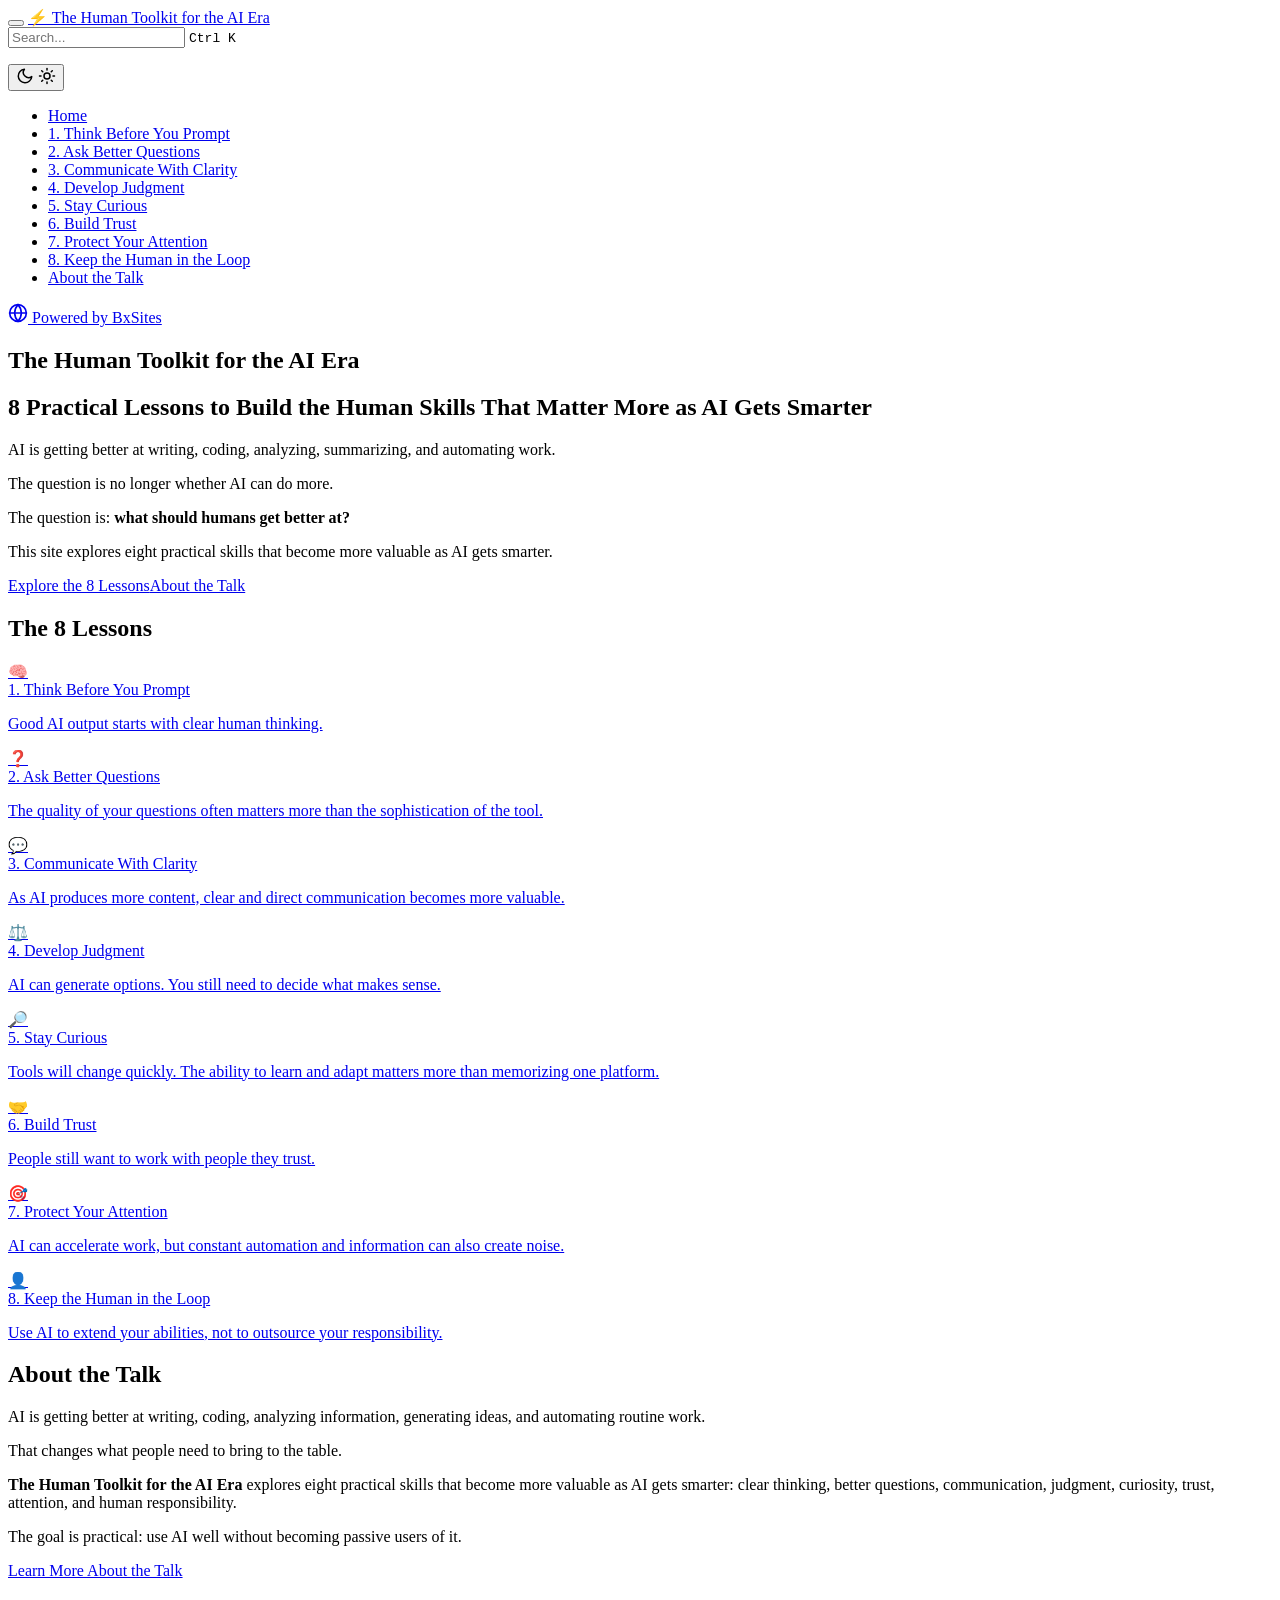
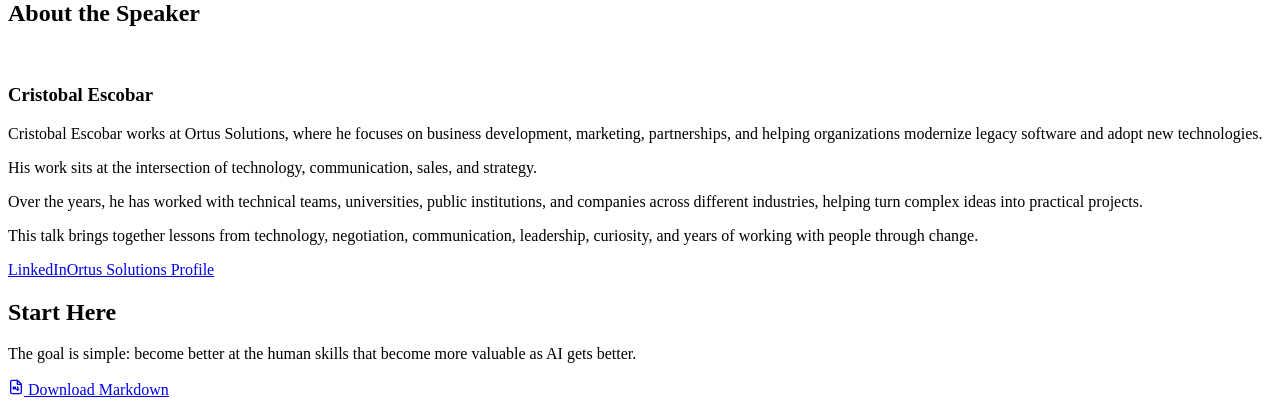
==== site/index.html @ 6a7da736 "Initial BX Sites project" ====
<!doctype html>
<html lang="en" dir="ltr">
<head>
	<meta charset="utf-8">
	<meta name="viewport" content="width=device-width, initial-scale=1">
	<title>Home - The Human Toolkit for the AI Era</title>
	<meta property="og:type" content="website">
	<meta property="og:site_name" content="The Human Toolkit for the AI Era">
	<meta property="og:title" content="Home">

	
	

	
	

	
	
		<meta name="description" content="The Human Toolkit for the AI Era 8 Practical Lessons to Build the Human Skills That Matter More as AI Gets Smarter AI is getting better at writing, coding,&hellip;">
		<meta property="og:description" content="The Human Toolkit for the AI Era 8 Practical Lessons to Build the Human Skills That Matter More as AI Gets Smarter AI is getting better at writing, coding,&hellip;">
	

	
	

	
	

	
	<script>
		( function () {
			var configuredMode = "auto";
			var stored = localStorage.getItem( "bxsites-theme" );
			var prefersDark = window.matchMedia( "(prefers-color-scheme: dark)" ).matches;
			var wantsDark = stored ? stored === "dark" : ( configuredMode === "dark" || ( configuredMode === "auto" && prefersDark ) );
			if ( wantsDark ) {
				document.documentElement.setAttribute( "data-theme", "dark" );
			}
		} )();
	</script>

	
	<link rel="stylesheet" href="/assets/vendor/bootstrap/bootstrap.min.css">
	<link rel="stylesheet" href="/assets/vendor/highlight/github.min.css">
	<link rel="stylesheet" href="/assets/theme/style.c89bedfe.css">

	
	

	
	

	
	

	
	

	
	

	
	
		<script>window.__BXSITES_BASE_PATH__ = "/";</script>
		<script>window.__BXSITES_SEARCH_NO_RESULTS__ = "No\x20results\x20found.";</script>
		<script src="/assets/vendor/minisearch/minisearch.js"></script>
		<script src="/assets/search.js" defer></script>
	

	
	

	
	

	<script src="/assets/vendor/alpine/cdn.min.js" defer></script>
</head>


<body
	x-data="{ dark: document.documentElement.getAttribute( 'data-theme' ) === 'dark', navOpen: window.matchMedia( '(min-width: 992px)' ).matches ? ( localStorage.getItem( 'bxsites-nav-open' ) !== null ? localStorage.getItem( 'bxsites-nav-open' ) === 'true' : true ) : false }"
	x-init="$watch( 'dark', v => { document.documentElement.setAttribute( 'data-theme', v ? 'dark' : 'light' ); localStorage.setItem( 'bxsites-theme', v ? 'dark' : 'light' ) } ); $watch( 'navOpen', v => { if ( window.matchMedia( '(min-width: 992px)' ).matches ) localStorage.setItem( 'bxsites-nav-open', v ) } )">
	
	<nav class="navbar navbar-expand-lg brand-navbar">
		<div class="container-fluid navbar-row">
			
			<button
				class="navbar-toggler"
				type="button"
				@click="navOpen = !navOpen"
				:aria-expanded="navOpen.toString()"
				aria-controls="bxsites-sidebar"
				aria-label="Toggle navigation">
				<span class="navbar-toggler-icon"></span>
			</button>

			
			<a class="navbar-brand brand-mark" href="/">⚡ The Human Toolkit for the AI Era</a>

			
			<div class="navbar-controls">
				
				
					

	<div class="bxsites-search position-relative">
		<input
			type="search"
			id="bxsites-search-input"
			class="form-control"
			placeholder="Search..."
			aria-label="Search">
		<kbd class="bxsites-search-kbd" aria-hidden="true">Ctrl K</kbd>
		<ul id="bxsites-search-results" class="bxsites-search-results list-unstyled"></ul>
	</div>



				

				
				

				
				

				
				

				
				<button
					type="button"
					class="theme-toggle"
					@click="dark = !dark"
					aria-label="Toggle dark mode">
					<span x-show="!dark"><svg viewBox="0 0 24 24" width="18" height="18" fill="none" stroke="currentColor" stroke-width="2" stroke-linecap="round" stroke-linejoin="round" aria-hidden="true"><path d="M21 12.79A9 9 0 1 1 11.21 3 7 7 0 0 0 21 12.79Z"/></svg></span>
					<span x-show="dark" x-cloak><svg viewBox="0 0 24 24" width="18" height="18" fill="none" stroke="currentColor" stroke-width="2" stroke-linecap="round" stroke-linejoin="round" aria-hidden="true"><circle cx="12" cy="12" r="4"/><path d="M12 2v2"/><path d="M12 20v2"/><path d="m4.93 4.93 1.41 1.41"/><path d="m17.66 17.66 1.41 1.41"/><path d="M2 12h2"/><path d="M20 12h2"/><path d="m6.34 17.66-1.41 1.41"/><path d="m19.07 4.93-1.41 1.41"/></svg></span>
				</button>
			</div>
			
		</div>
		
	</nav>

	
	<div class="container-fluid">
		
		<div class="row" :class="{ 'bxsites-nav-collapsed' : !navOpen }">
			
			<aside class="col-lg-3 col-xl-2 sidebar" id="bxsites-sidebar" x-show="navOpen" x-cloak>
				<ul class="nav flex-column"><li class="nav-item"><a class="nav-link active" href="/index.html">Home</a></li><li class="nav-item"><a class="nav-link" href="/lesson-1-think-before-you-prompt/index.html">1. Think Before You Prompt</a></li><li class="nav-item"><a class="nav-link" href="/lesson-2-ask-better-questions/index.html">2. Ask Better Questions</a></li><li class="nav-item"><a class="nav-link" href="/lesson-3-communicate-with-clarity/index.html">3. Communicate With Clarity</a></li><li class="nav-item"><a class="nav-link" href="/lesson-4-develop-judgment/index.html">4. Develop Judgment</a></li><li class="nav-item"><a class="nav-link" href="/lesson-5-stay-curious/index.html">5. Stay Curious</a></li><li class="nav-item"><a class="nav-link" href="/lesson-6-build-trust/index.html">6. Build Trust</a></li><li class="nav-item"><a class="nav-link" href="/lesson-7-protect-your-attention/index.html">7. Protect Your Attention</a></li><li class="nav-item"><a class="nav-link" href="/lesson-8-keep-the-human-in-the-loop/index.html">8. Keep the Human in the Loop</a></li><li class="nav-item"><a class="nav-link" href="/about/index.html">About the Talk</a></li></ul>
				<a class="bxsites-powered-by" href="https://bxsites.io" target="_blank" rel="noopener noreferrer">
					<svg viewBox="0 0 24 24" width="20" height="20" fill="none" stroke="currentColor" stroke-width="2" stroke-linecap="round" stroke-linejoin="round" aria-hidden="true"><circle cx="12" cy="12" r="10"/><path d="M12 2a15.3 15.3 0 0 1 4 10 15.3 15.3 0 0 1-4 10 15.3 15.3 0 0 1-4-10 15.3 15.3 0 0 1 4-10z"/><path d="M2 12h20"/></svg> <span>Powered by BxSites</span>
				</a>
			</aside>

			
			<main class="col-lg-9 col-xl-10 content">
					

	
	<article class="page-content">
		
		
		
		
		
		
		
		<h1 class="page-title" id="page-title">
			<a href="#page-title" id="page-title" class="anchor"></a>
			
	
		</h1>
		
		
		
		
		
		
		
		
		
		

		
		<h1 id="the-human-toolkit-for-the-ai-era"><a href="#the-human-toolkit-for-the-ai-era" id="the-human-toolkit-for-the-ai-era" name="the-human-toolkit-for-the-ai-era" class="anchor"></a>The Human Toolkit for the AI Era</h1>
<h2 id="8-practical-lessons-to-build-the-human-skills-that-matter-more-as-ai-gets-smarter"><a href="#8-practical-lessons-to-build-the-human-skills-that-matter-more-as-ai-gets-smarter" id="8-practical-lessons-to-build-the-human-skills-that-matter-more-as-ai-gets-smarter" name="8-practical-lessons-to-build-the-human-skills-that-matter-more-as-ai-gets-smarter" class="anchor"></a>8 Practical Lessons to Build the Human Skills That Matter More as AI Gets Smarter</h2>
<p>AI is getting better at writing, coding, analyzing, summarizing, and automating work.</p>
<p>The question is no longer whether AI can do more.</p>
<p>The question is: <strong>what should humans get better at?</strong></p>
<p>This site explores eight practical skills that become more valuable as AI gets smarter.</p>
<div class="bxsites-buttons"><a class="bxsites-button bxsites-button--primary bxsites-button--large" href="#the-8-lessons"><span class="bxsites-button__label">Explore the 8 Lessons</span></a><a class="bxsites-button bxsites-button--secondary bxsites-button--large" href="/about/index.html"><span class="bxsites-button__label">About the Talk</span></a></div>
<h2 id="the-8-lessons"><a href="#the-8-lessons" id="the-8-lessons" name="the-8-lessons" class="anchor"></a>The 8 Lessons</h2>
<div class="bxsites-cards"><a class="bxsites-card" href="/lesson-1-think-before-you-prompt/index.html"><div class="bxsites-card__icon">🧠</div><div class="bxsites-card__title">1. Think Before You Prompt</div><div class="bxsites-card__body"><p>Good AI output starts with clear human thinking.</p>
</div></a><a class="bxsites-card" href="/lesson-2-ask-better-questions/index.html"><div class="bxsites-card__icon">❓</div><div class="bxsites-card__title">2. Ask Better Questions</div><div class="bxsites-card__body"><p>The quality of your questions often matters more than the sophistication of the tool.</p>
</div></a><a class="bxsites-card" href="/lesson-3-communicate-with-clarity/index.html"><div class="bxsites-card__icon">💬</div><div class="bxsites-card__title">3. Communicate With Clarity</div><div class="bxsites-card__body"><p>As AI produces more content, clear and direct communication becomes more valuable.</p>
</div></a><a class="bxsites-card" href="/lesson-4-develop-judgment/index.html"><div class="bxsites-card__icon">⚖️</div><div class="bxsites-card__title">4. Develop Judgment</div><div class="bxsites-card__body"><p>AI can generate options. You still need to decide what makes sense.</p>
</div></a><a class="bxsites-card" href="/lesson-5-stay-curious/index.html"><div class="bxsites-card__icon">🔎</div><div class="bxsites-card__title">5. Stay Curious</div><div class="bxsites-card__body"><p>Tools will change quickly. The ability to learn and adapt matters more than memorizing one platform.</p>
</div></a><a class="bxsites-card" href="/lesson-6-build-trust/index.html"><div class="bxsites-card__icon">🤝</div><div class="bxsites-card__title">6. Build Trust</div><div class="bxsites-card__body"><p>People still want to work with people they trust.</p>
</div></a><a class="bxsites-card" href="/lesson-7-protect-your-attention/index.html"><div class="bxsites-card__icon">🎯</div><div class="bxsites-card__title">7. Protect Your Attention</div><div class="bxsites-card__body"><p>AI can accelerate work, but constant automation and information can also create noise.</p>
</div></a><a class="bxsites-card" href="/lesson-8-keep-the-human-in-the-loop/index.html"><div class="bxsites-card__icon">👤</div><div class="bxsites-card__title">8. Keep the Human in the Loop</div><div class="bxsites-card__body"><p>Use AI to extend your abilities, not to outsource your responsibility.</p>
</div></a></div>
<h2 id="about-the-talk"><a href="#about-the-talk" id="about-the-talk" name="about-the-talk" class="anchor"></a>About the Talk</h2>
<p>AI is getting better at writing, coding, analyzing information, generating ideas, and automating routine work.</p>
<p>That changes what people need to bring to the table.</p>
<p><strong>The Human Toolkit for the AI Era</strong> explores eight practical skills that become more valuable as AI gets smarter: clear thinking, better questions, communication, judgment, curiosity, trust, attention, and human responsibility.</p>
<p>The goal is practical: use AI well without becoming passive users of it.</p>
<div class="bxsites-buttons"><a class="bxsites-button bxsites-button--primary bxsites-button--large" href="/about/index.html"><span class="bxsites-button__label">Learn More About the Talk</span></a></div>
<h2 id="about-the-speaker"><a href="#about-the-speaker" id="about-the-speaker" name="about-the-speaker" class="anchor"></a>About the Speaker</h2>
<div class="bxsites-columns"><div class="bxsites-column"><p><picture><source type="image/webp" srcset="/assets/cristobal-escobar-400w.a149640b.webp 400w, /assets/cristobal-escobar-800w.a149640b.webp 800w, /assets/cristobal-escobar-1024w.a149640b.webp 1024w" sizes="(min-width: 800px) 800px, 100vw"><img src="/assets/cristobal-escobar.jpg" srcset="/assets/cristobal-escobar-400w.a149640b.jpg 400w, /assets/cristobal-escobar-800w.a149640b.jpg 800w" sizes="(min-width: 800px) 800px, 100vw"  alt="Cristobal Escobar" /></picture></p>
</div><div class="bxsites-column"><h3 id="cristobal-escobar"><a href="#cristobal-escobar" id="cristobal-escobar" name="cristobal-escobar" class="anchor"></a>Cristobal Escobar</h3>
<p>Cristobal Escobar works at Ortus Solutions, where he focuses on business development, marketing, partnerships, and helping organizations modernize legacy software and adopt new technologies.</p>
<p>His work sits at the intersection of technology, communication, sales, and strategy.</p>
<p>Over the years, he has worked with technical teams, universities, public institutions, and companies across different industries, helping turn complex ideas into practical projects.</p>
<p>This talk brings together lessons from technology, negotiation, communication, leadership, curiosity, and years of working with people through change.</p>
<div class="bxsites-buttons"><a class="bxsites-button bxsites-button--primary bxsites-button--large" href="https://www.linkedin.com/in/cristobalescobarh/"><span class="bxsites-button__label">LinkedIn</span></a><a class="bxsites-button bxsites-button--secondary bxsites-button--large" href="https://www.ortussolutions.com/about-us/cristobal-escobar"><span class="bxsites-button__label">Ortus Solutions Profile</span></a></div>
</div></div>
<h2 id="start-here"><a href="#start-here" id="start-here" name="start-here" class="anchor"></a>Start Here</h2>
<p>The goal is simple: become better at the human skills that become more valuable as AI gets better.</p>

	

	
	
		<div class="page-meta"><a href="/index.md" download><svg viewBox="0 0 24 24" width="16" height="16" fill="none" stroke="currentColor" stroke-width="2" stroke-linecap="round" stroke-linejoin="round" aria-hidden="true"><path d="M14 2H6a2 2 0 0 0-2 2v16a2 2 0 0 0 2 2h12a2 2 0 0 0 2-2V8Z"/><path d="M14 2v6h6"/><path d="M8 15v-3l1.5 2 1.5-2v3"/><path d="M14.5 12v4M13 15.5l1.5 1.5 1.5-1.5"/></svg> Download Markdown</a></div>
	
</article>








			</main>

			
			
		</div>
		
	</div>
	

	
	

	
	<script src="/assets/vendor/bootstrap/bootstrap.bundle.min.js"></script>
	<script src="/assets/vendor/highlight/highlight.min.js"></script>
	<script src="/assets/highlight-boxlang.js"></script>
	<script>hljs.highlightAll();</script>
	<script src="/assets/code-lines.js"></script>
	<script src="/assets/copy-code.js" defer></script>
	<script src="/assets/admonition-collapse.js" defer></script>
	<script src="/assets/nav-toggle.js" defer></script>
	<script src="/assets/toc-collapse.js" defer></script>
	<script src="/assets/tabs.js" defer></script>
	<script src="/assets/conditional-content-init.js" defer></script>
	<script src="/assets/course-progress.js" defer></script>
	<script src="/assets/prompt-init.js" defer></script>
	<script src="/assets/contact-form-init.js" defer></script>

	
	

	
	

	
	

	
	

	
	

	
	

	
	

	
	

	
	
<script src="/__bxsites-live-reload.js"></script></body>
</html>
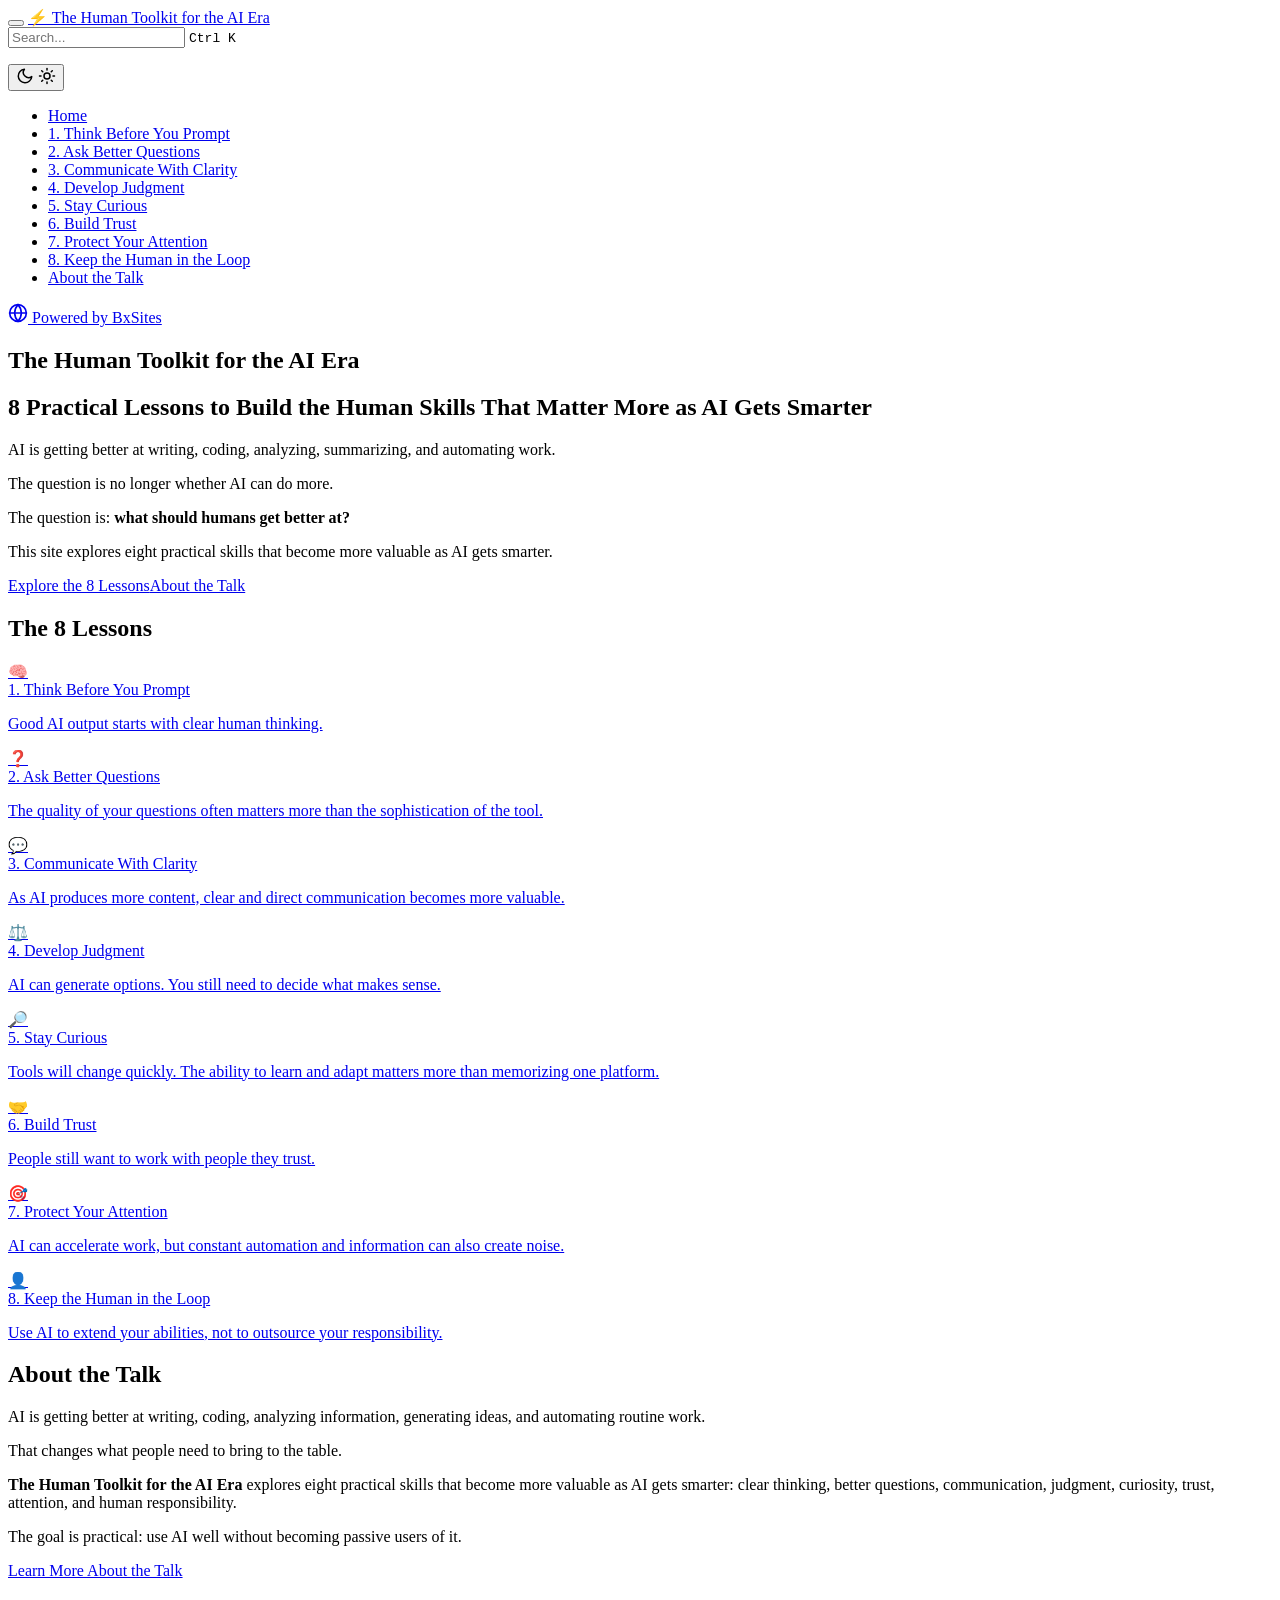
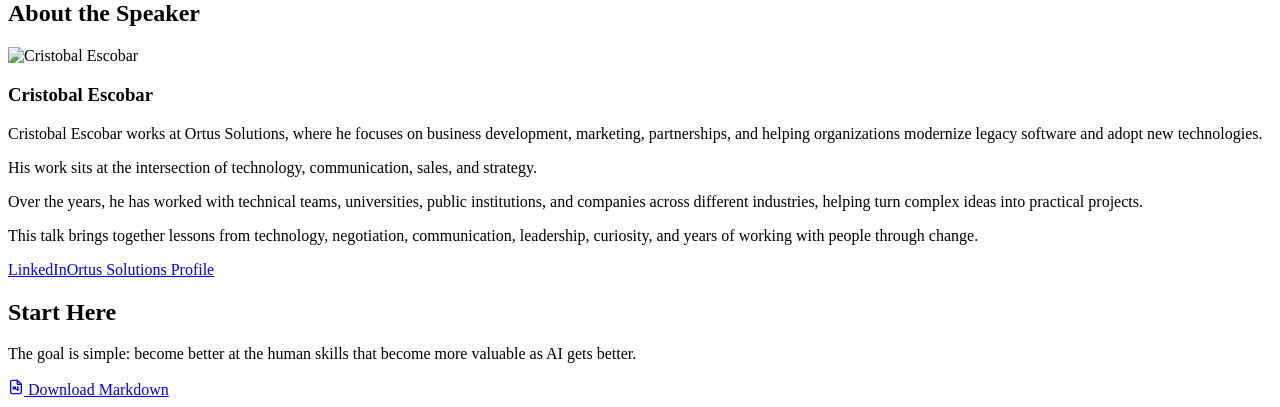
==== commit 9d11e047: "Fix GitHub Pages base URL" ====
--- a/site/index.html
+++ b/site/index.html
@@ -20,6 +20,8 @@
 	
 
 	
+	
+		<link rel="canonical" href="https&#x3a;&#x2f;&#x2f;cescobar3202.github.io&#x2f;human-toolkit-ai-era&#x2f;index.html">
 	
 
 	
@@ -48,40 +50,40 @@
 	</script>
 
 	
-	<link rel="stylesheet" href="/assets/vendor/bootstrap/bootstrap.min.css">
-	<link rel="stylesheet" href="/assets/vendor/highlight/github.min.css">
-	<link rel="stylesheet" href="/assets/theme/style.c89bedfe.css">
-
-	
-	
-
-	
-	
-
-	
-	
-
-	
-	
-
-	
-	
-
-	
-	
-		<script>window.__BXSITES_BASE_PATH__ = "/";</script>
+	<link rel="stylesheet" href="/human-toolkit-ai-era/assets/vendor/bootstrap/bootstrap.min.css">
+	<link rel="stylesheet" href="/human-toolkit-ai-era/assets/vendor/highlight/github.min.css">
+	<link rel="stylesheet" href="/human-toolkit-ai-era/assets/theme/style.c89bedfe.css">
+
+	
+	
+
+	
+	
+
+	
+	
+
+	
+	
+
+	
+	
+
+	
+	
+		<script>window.__BXSITES_BASE_PATH__ = "/human-toolkit-ai-era/";</script>
 		<script>window.__BXSITES_SEARCH_NO_RESULTS__ = "No\x20results\x20found.";</script>
-		<script src="/assets/vendor/minisearch/minisearch.js"></script>
-		<script src="/assets/search.js" defer></script>
-	
-
-	
-	
-
-	
-	
-
-	<script src="/assets/vendor/alpine/cdn.min.js" defer></script>
+		<script src="/human-toolkit-ai-era/assets/vendor/minisearch/minisearch.js"></script>
+		<script src="/human-toolkit-ai-era/assets/search.js" defer></script>
+	
+
+	
+	
+
+	
+	
+
+	<script src="/human-toolkit-ai-era/assets/vendor/alpine/cdn.min.js" defer></script>
 </head>
 
 
@@ -103,7 +105,7 @@
 			</button>
 
 			
-			<a class="navbar-brand brand-mark" href="/">⚡ The Human Toolkit for the AI Era</a>
+			<a class="navbar-brand brand-mark" href="/human-toolkit-ai-era/">⚡ The Human Toolkit for the AI Era</a>
 
 			
 			<div class="navbar-controls">
@@ -156,7 +158,7 @@
 		<div class="row" :class="{ 'bxsites-nav-collapsed' : !navOpen }">
 			
 			<aside class="col-lg-3 col-xl-2 sidebar" id="bxsites-sidebar" x-show="navOpen" x-cloak>
-				<ul class="nav flex-column"><li class="nav-item"><a class="nav-link active" href="/index.html">Home</a></li><li class="nav-item"><a class="nav-link" href="/lesson-1-think-before-you-prompt/index.html">1. Think Before You Prompt</a></li><li class="nav-item"><a class="nav-link" href="/lesson-2-ask-better-questions/index.html">2. Ask Better Questions</a></li><li class="nav-item"><a class="nav-link" href="/lesson-3-communicate-with-clarity/index.html">3. Communicate With Clarity</a></li><li class="nav-item"><a class="nav-link" href="/lesson-4-develop-judgment/index.html">4. Develop Judgment</a></li><li class="nav-item"><a class="nav-link" href="/lesson-5-stay-curious/index.html">5. Stay Curious</a></li><li class="nav-item"><a class="nav-link" href="/lesson-6-build-trust/index.html">6. Build Trust</a></li><li class="nav-item"><a class="nav-link" href="/lesson-7-protect-your-attention/index.html">7. Protect Your Attention</a></li><li class="nav-item"><a class="nav-link" href="/lesson-8-keep-the-human-in-the-loop/index.html">8. Keep the Human in the Loop</a></li><li class="nav-item"><a class="nav-link" href="/about/index.html">About the Talk</a></li></ul>
+				<ul class="nav flex-column"><li class="nav-item"><a class="nav-link active" href="/human-toolkit-ai-era/index.html">Home</a></li><li class="nav-item"><a class="nav-link" href="/human-toolkit-ai-era/lesson-1-think-before-you-prompt/index.html">1. Think Before You Prompt</a></li><li class="nav-item"><a class="nav-link" href="/human-toolkit-ai-era/lesson-2-ask-better-questions/index.html">2. Ask Better Questions</a></li><li class="nav-item"><a class="nav-link" href="/human-toolkit-ai-era/lesson-3-communicate-with-clarity/index.html">3. Communicate With Clarity</a></li><li class="nav-item"><a class="nav-link" href="/human-toolkit-ai-era/lesson-4-develop-judgment/index.html">4. Develop Judgment</a></li><li class="nav-item"><a class="nav-link" href="/human-toolkit-ai-era/lesson-5-stay-curious/index.html">5. Stay Curious</a></li><li class="nav-item"><a class="nav-link" href="/human-toolkit-ai-era/lesson-6-build-trust/index.html">6. Build Trust</a></li><li class="nav-item"><a class="nav-link" href="/human-toolkit-ai-era/lesson-7-protect-your-attention/index.html">7. Protect Your Attention</a></li><li class="nav-item"><a class="nav-link" href="/human-toolkit-ai-era/lesson-8-keep-the-human-in-the-loop/index.html">8. Keep the Human in the Loop</a></li><li class="nav-item"><a class="nav-link" href="/human-toolkit-ai-era/about/index.html">About the Talk</a></li></ul>
 				<a class="bxsites-powered-by" href="https://bxsites.io" target="_blank" rel="noopener noreferrer">
 					<svg viewBox="0 0 24 24" width="20" height="20" fill="none" stroke="currentColor" stroke-width="2" stroke-linecap="round" stroke-linejoin="round" aria-hidden="true"><circle cx="12" cy="12" r="10"/><path d="M12 2a15.3 15.3 0 0 1 4 10 15.3 15.3 0 0 1-4 10 15.3 15.3 0 0 1-4-10 15.3 15.3 0 0 1 4-10z"/><path d="M2 12h20"/></svg> <span>Powered by BxSites</span>
 				</a>
@@ -198,25 +200,25 @@
 <p>The question is no longer whether AI can do more.</p>
 <p>The question is: <strong>what should humans get better at?</strong></p>
 <p>This site explores eight practical skills that become more valuable as AI gets smarter.</p>
-<div class="bxsites-buttons"><a class="bxsites-button bxsites-button--primary bxsites-button--large" href="#the-8-lessons"><span class="bxsites-button__label">Explore the 8 Lessons</span></a><a class="bxsites-button bxsites-button--secondary bxsites-button--large" href="/about/index.html"><span class="bxsites-button__label">About the Talk</span></a></div>
+<div class="bxsites-buttons"><a class="bxsites-button bxsites-button--primary bxsites-button--large" href="#the-8-lessons"><span class="bxsites-button__label">Explore the 8 Lessons</span></a><a class="bxsites-button bxsites-button--secondary bxsites-button--large" href="/human-toolkit-ai-era/about/index.html"><span class="bxsites-button__label">About the Talk</span></a></div>
 <h2 id="the-8-lessons"><a href="#the-8-lessons" id="the-8-lessons" name="the-8-lessons" class="anchor"></a>The 8 Lessons</h2>
-<div class="bxsites-cards"><a class="bxsites-card" href="/lesson-1-think-before-you-prompt/index.html"><div class="bxsites-card__icon">🧠</div><div class="bxsites-card__title">1. Think Before You Prompt</div><div class="bxsites-card__body"><p>Good AI output starts with clear human thinking.</p>
-</div></a><a class="bxsites-card" href="/lesson-2-ask-better-questions/index.html"><div class="bxsites-card__icon">❓</div><div class="bxsites-card__title">2. Ask Better Questions</div><div class="bxsites-card__body"><p>The quality of your questions often matters more than the sophistication of the tool.</p>
-</div></a><a class="bxsites-card" href="/lesson-3-communicate-with-clarity/index.html"><div class="bxsites-card__icon">💬</div><div class="bxsites-card__title">3. Communicate With Clarity</div><div class="bxsites-card__body"><p>As AI produces more content, clear and direct communication becomes more valuable.</p>
-</div></a><a class="bxsites-card" href="/lesson-4-develop-judgment/index.html"><div class="bxsites-card__icon">⚖️</div><div class="bxsites-card__title">4. Develop Judgment</div><div class="bxsites-card__body"><p>AI can generate options. You still need to decide what makes sense.</p>
-</div></a><a class="bxsites-card" href="/lesson-5-stay-curious/index.html"><div class="bxsites-card__icon">🔎</div><div class="bxsites-card__title">5. Stay Curious</div><div class="bxsites-card__body"><p>Tools will change quickly. The ability to learn and adapt matters more than memorizing one platform.</p>
-</div></a><a class="bxsites-card" href="/lesson-6-build-trust/index.html"><div class="bxsites-card__icon">🤝</div><div class="bxsites-card__title">6. Build Trust</div><div class="bxsites-card__body"><p>People still want to work with people they trust.</p>
-</div></a><a class="bxsites-card" href="/lesson-7-protect-your-attention/index.html"><div class="bxsites-card__icon">🎯</div><div class="bxsites-card__title">7. Protect Your Attention</div><div class="bxsites-card__body"><p>AI can accelerate work, but constant automation and information can also create noise.</p>
-</div></a><a class="bxsites-card" href="/lesson-8-keep-the-human-in-the-loop/index.html"><div class="bxsites-card__icon">👤</div><div class="bxsites-card__title">8. Keep the Human in the Loop</div><div class="bxsites-card__body"><p>Use AI to extend your abilities, not to outsource your responsibility.</p>
+<div class="bxsites-cards"><a class="bxsites-card" href="/human-toolkit-ai-era/lesson-1-think-before-you-prompt/index.html"><div class="bxsites-card__icon">🧠</div><div class="bxsites-card__title">1. Think Before You Prompt</div><div class="bxsites-card__body"><p>Good AI output starts with clear human thinking.</p>
+</div></a><a class="bxsites-card" href="/human-toolkit-ai-era/lesson-2-ask-better-questions/index.html"><div class="bxsites-card__icon">❓</div><div class="bxsites-card__title">2. Ask Better Questions</div><div class="bxsites-card__body"><p>The quality of your questions often matters more than the sophistication of the tool.</p>
+</div></a><a class="bxsites-card" href="/human-toolkit-ai-era/lesson-3-communicate-with-clarity/index.html"><div class="bxsites-card__icon">💬</div><div class="bxsites-card__title">3. Communicate With Clarity</div><div class="bxsites-card__body"><p>As AI produces more content, clear and direct communication becomes more valuable.</p>
+</div></a><a class="bxsites-card" href="/human-toolkit-ai-era/lesson-4-develop-judgment/index.html"><div class="bxsites-card__icon">⚖️</div><div class="bxsites-card__title">4. Develop Judgment</div><div class="bxsites-card__body"><p>AI can generate options. You still need to decide what makes sense.</p>
+</div></a><a class="bxsites-card" href="/human-toolkit-ai-era/lesson-5-stay-curious/index.html"><div class="bxsites-card__icon">🔎</div><div class="bxsites-card__title">5. Stay Curious</div><div class="bxsites-card__body"><p>Tools will change quickly. The ability to learn and adapt matters more than memorizing one platform.</p>
+</div></a><a class="bxsites-card" href="/human-toolkit-ai-era/lesson-6-build-trust/index.html"><div class="bxsites-card__icon">🤝</div><div class="bxsites-card__title">6. Build Trust</div><div class="bxsites-card__body"><p>People still want to work with people they trust.</p>
+</div></a><a class="bxsites-card" href="/human-toolkit-ai-era/lesson-7-protect-your-attention/index.html"><div class="bxsites-card__icon">🎯</div><div class="bxsites-card__title">7. Protect Your Attention</div><div class="bxsites-card__body"><p>AI can accelerate work, but constant automation and information can also create noise.</p>
+</div></a><a class="bxsites-card" href="/human-toolkit-ai-era/lesson-8-keep-the-human-in-the-loop/index.html"><div class="bxsites-card__icon">👤</div><div class="bxsites-card__title">8. Keep the Human in the Loop</div><div class="bxsites-card__body"><p>Use AI to extend your abilities, not to outsource your responsibility.</p>
 </div></a></div>
 <h2 id="about-the-talk"><a href="#about-the-talk" id="about-the-talk" name="about-the-talk" class="anchor"></a>About the Talk</h2>
 <p>AI is getting better at writing, coding, analyzing information, generating ideas, and automating routine work.</p>
 <p>That changes what people need to bring to the table.</p>
 <p><strong>The Human Toolkit for the AI Era</strong> explores eight practical skills that become more valuable as AI gets smarter: clear thinking, better questions, communication, judgment, curiosity, trust, attention, and human responsibility.</p>
 <p>The goal is practical: use AI well without becoming passive users of it.</p>
-<div class="bxsites-buttons"><a class="bxsites-button bxsites-button--primary bxsites-button--large" href="/about/index.html"><span class="bxsites-button__label">Learn More About the Talk</span></a></div>
+<div class="bxsites-buttons"><a class="bxsites-button bxsites-button--primary bxsites-button--large" href="/human-toolkit-ai-era/about/index.html"><span class="bxsites-button__label">Learn More About the Talk</span></a></div>
 <h2 id="about-the-speaker"><a href="#about-the-speaker" id="about-the-speaker" name="about-the-speaker" class="anchor"></a>About the Speaker</h2>
-<div class="bxsites-columns"><div class="bxsites-column"><p><picture><source type="image/webp" srcset="/assets/cristobal-escobar-400w.a149640b.webp 400w, /assets/cristobal-escobar-800w.a149640b.webp 800w, /assets/cristobal-escobar-1024w.a149640b.webp 1024w" sizes="(min-width: 800px) 800px, 100vw"><img src="/assets/cristobal-escobar.jpg" srcset="/assets/cristobal-escobar-400w.a149640b.jpg 400w, /assets/cristobal-escobar-800w.a149640b.jpg 800w" sizes="(min-width: 800px) 800px, 100vw"  alt="Cristobal Escobar" /></picture></p>
+<div class="bxsites-columns"><div class="bxsites-column"><p><picture><source type="image/webp" srcset="/human-toolkit-ai-era/assets/cristobal-escobar-400w.a149640b.webp 400w, /human-toolkit-ai-era/assets/cristobal-escobar-800w.a149640b.webp 800w, /human-toolkit-ai-era/assets/cristobal-escobar-1024w.a149640b.webp 1024w" sizes="(min-width: 800px) 800px, 100vw"><img src="/human-toolkit-ai-era/assets/cristobal-escobar.jpg" srcset="/human-toolkit-ai-era/assets/cristobal-escobar-400w.a149640b.jpg 400w, /human-toolkit-ai-era/assets/cristobal-escobar-800w.a149640b.jpg 800w" sizes="(min-width: 800px) 800px, 100vw"  alt="Cristobal Escobar" /></picture></p>
 </div><div class="bxsites-column"><h3 id="cristobal-escobar"><a href="#cristobal-escobar" id="cristobal-escobar" name="cristobal-escobar" class="anchor"></a>Cristobal Escobar</h3>
 <p>Cristobal Escobar works at Ortus Solutions, where he focuses on business development, marketing, partnerships, and helping organizations modernize legacy software and adopt new technologies.</p>
 <p>His work sits at the intersection of technology, communication, sales, and strategy.</p>
@@ -231,7 +233,7 @@
 
 	
 	
-		<div class="page-meta"><a href="/index.md" download><svg viewBox="0 0 24 24" width="16" height="16" fill="none" stroke="currentColor" stroke-width="2" stroke-linecap="round" stroke-linejoin="round" aria-hidden="true"><path d="M14 2H6a2 2 0 0 0-2 2v16a2 2 0 0 0 2 2h12a2 2 0 0 0 2-2V8Z"/><path d="M14 2v6h6"/><path d="M8 15v-3l1.5 2 1.5-2v3"/><path d="M14.5 12v4M13 15.5l1.5 1.5 1.5-1.5"/></svg> Download Markdown</a></div>
+		<div class="page-meta"><a href="/human-toolkit-ai-era/index.md" download><svg viewBox="0 0 24 24" width="16" height="16" fill="none" stroke="currentColor" stroke-width="2" stroke-linecap="round" stroke-linejoin="round" aria-hidden="true"><path d="M14 2H6a2 2 0 0 0-2 2v16a2 2 0 0 0 2 2h12a2 2 0 0 0 2-2V8Z"/><path d="M14 2v6h6"/><path d="M8 15v-3l1.5 2 1.5-2v3"/><path d="M14.5 12v4M13 15.5l1.5 1.5 1.5-1.5"/></svg> Download Markdown</a></div>
 	
 </article>
 
@@ -255,47 +257,47 @@
 	
 
 	
-	<script src="/assets/vendor/bootstrap/bootstrap.bundle.min.js"></script>
-	<script src="/assets/vendor/highlight/highlight.min.js"></script>
-	<script src="/assets/highlight-boxlang.js"></script>
+	<script src="/human-toolkit-ai-era/assets/vendor/bootstrap/bootstrap.bundle.min.js"></script>
+	<script src="/human-toolkit-ai-era/assets/vendor/highlight/highlight.min.js"></script>
+	<script src="/human-toolkit-ai-era/assets/highlight-boxlang.js"></script>
 	<script>hljs.highlightAll();</script>
-	<script src="/assets/code-lines.js"></script>
-	<script src="/assets/copy-code.js" defer></script>
-	<script src="/assets/admonition-collapse.js" defer></script>
-	<script src="/assets/nav-toggle.js" defer></script>
-	<script src="/assets/toc-collapse.js" defer></script>
-	<script src="/assets/tabs.js" defer></script>
-	<script src="/assets/conditional-content-init.js" defer></script>
-	<script src="/assets/course-progress.js" defer></script>
-	<script src="/assets/prompt-init.js" defer></script>
-	<script src="/assets/contact-form-init.js" defer></script>
-
-	
-	
-
-	
-	
-
-	
-	
-
-	
-	
-
-	
-	
-
-	
-	
-
-	
-	
-
-	
-	
-
-	
-	
-<script src="/__bxsites-live-reload.js"></script></body>
+	<script src="/human-toolkit-ai-era/assets/code-lines.js"></script>
+	<script src="/human-toolkit-ai-era/assets/copy-code.js" defer></script>
+	<script src="/human-toolkit-ai-era/assets/admonition-collapse.js" defer></script>
+	<script src="/human-toolkit-ai-era/assets/nav-toggle.js" defer></script>
+	<script src="/human-toolkit-ai-era/assets/toc-collapse.js" defer></script>
+	<script src="/human-toolkit-ai-era/assets/tabs.js" defer></script>
+	<script src="/human-toolkit-ai-era/assets/conditional-content-init.js" defer></script>
+	<script src="/human-toolkit-ai-era/assets/course-progress.js" defer></script>
+	<script src="/human-toolkit-ai-era/assets/prompt-init.js" defer></script>
+	<script src="/human-toolkit-ai-era/assets/contact-form-init.js" defer></script>
+
+	
+	
+
+	
+	
+
+	
+	
+
+	
+	
+
+	
+	
+
+	
+	
+
+	
+	
+
+	
+	
+
+	
+	
+</body>
 </html>
 
